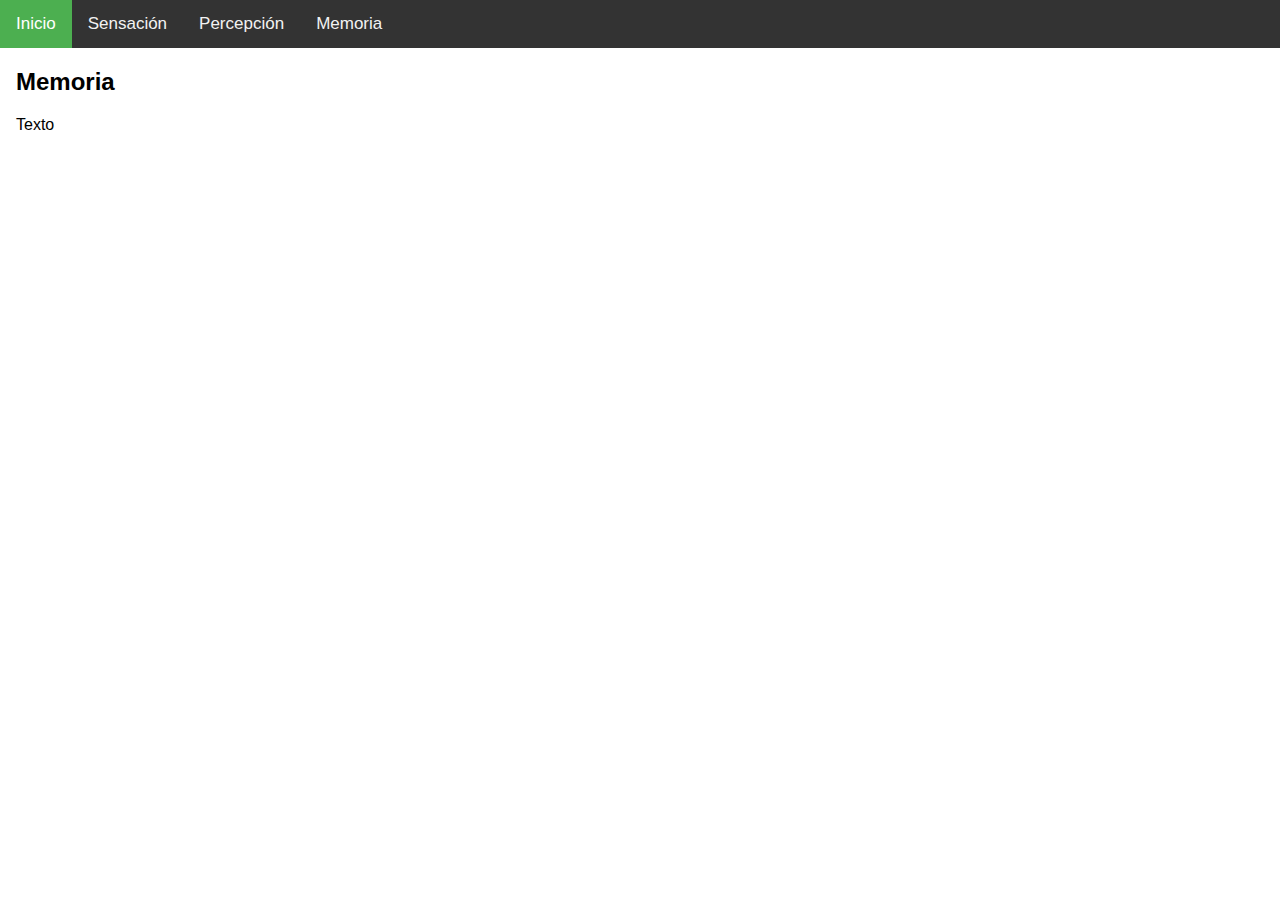
==== memoria.html @ bad1eeb0 "Titulos" ====
<!DOCTYPE html>
<html>
<head>
<meta name="viewport" content="width=device-width, initial-scale=1">
<link rel="stylesheet" href="https://cdnjs.cloudflare.com/ajax/libs/font-awesome/4.7.0/css/font-awesome.min.css">
<link rel="stylesheet" href="css/main.css">

</head>
<body>

<div class="topnav" id="myTopnav">
  <a href="index.html" class="active">Inicio</a>
  <a href="sensacion.html">Sensación</a>
  <a href="percepcion.html">Percepción</a>
  <a href="memoria.html">Memoria</a>
  <a href="javascript:void(0);" class="icon" onclick="myFunction()">
    <i class="fa fa-bars"></i>
  </a>
</div>

<div style="padding-left:16px">
  <h2>Memoria</h2>
  <p>Texto</p>
</div>

<script>
function myFunction() {
  var x = document.getElementById("myTopnav");
  if (x.className === "topnav") {
    x.className += " responsive";
  } else {
    x.className = "topnav";
  }
}
</script>

</body>
</html>
---- css/main.css ----
body {
  margin: 0;
  font-family: Arial, Helvetica, sans-serif;
}

.topnav {
  overflow: hidden;
  background-color: #333;
}

.topnav a {
  float: left;
  display: block;
  color: #f2f2f2;
  text-align: center;
  padding: 14px 16px;
  text-decoration: none;
  font-size: 17px;
}

.topnav a:hover {
  background-color: #ddd;
  color: black;
}

.topnav a.active {
  background-color: #4CAF50;
  color: white;
}

.topnav .icon {
  display: none;
}

@media screen and (max-width: 600px) {
  .topnav a:not(:first-child) {display: none;}
  .topnav a.icon {
    float: right;
    display: block;
  }
}

@media screen and (max-width: 600px) {
  .topnav.responsive {position: relative;}
  .topnav.responsive .icon {
    position: absolute;
    right: 0;
    top: 0;
  }
  .topnav.responsive a {
    float: none;
    display: block;
    text-align: left;
  }
}
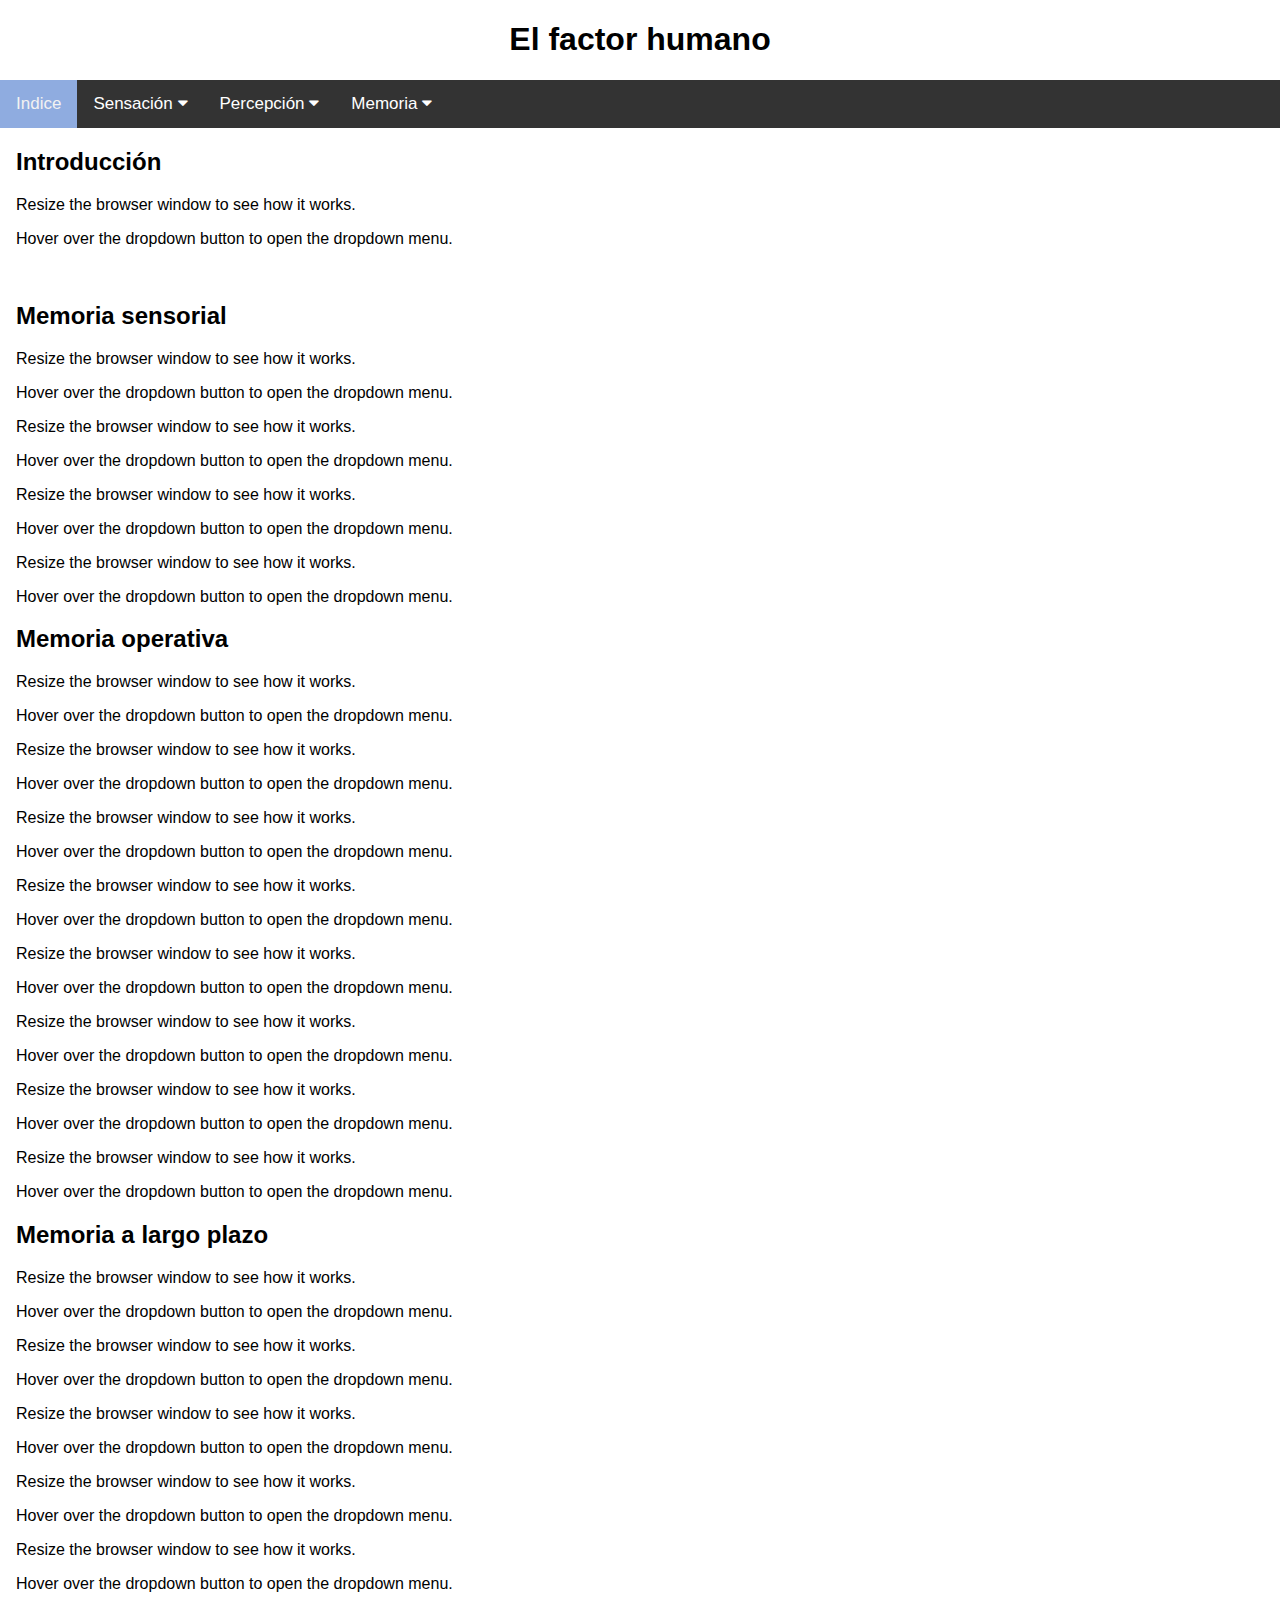
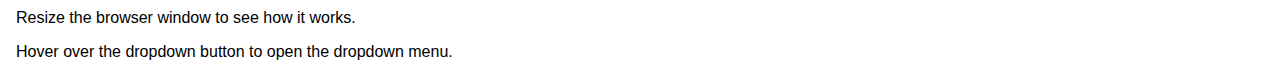
==== commit 89709212: "Cambios de clase" ====
--- a/memoria.html
+++ b/memoria.html
@@ -1,38 +1,142 @@
 <!DOCTYPE html>
 <html>
-<head>
-<meta name="viewport" content="width=device-width, initial-scale=1">
-<link rel="stylesheet" href="https://cdnjs.cloudflare.com/ajax/libs/font-awesome/4.7.0/css/font-awesome.min.css">
-<link rel="stylesheet" href="css/main.css">
+  <head>
+    <title>El factor humano</title>
+    <meta name="viewport" content="width=device-width, initial-scale=1" />
+    <link
+      rel="stylesheet"
+      href="https://cdnjs.cloudflare.com/ajax/libs/font-awesome/4.7.0/css/font-awesome.min.css"
+    />
+    <link rel="stylesheet" href="css/main.css" />
+  </head>
+  <body>
+    <header>
+      <h1 style="text-align: center;">El factor humano</h1>
+    </header>
+    <div class="topnav" id="myTopnav">
+      <a href="index.html" class="active">Indice</a>
+      <div class="dropdown">
+        <button onclick="navTo('sensacion.html')" class="dropbtn">
+          Sensación
+          <i class="fa fa-caret-down"></i>
+        </button>
+        <div class="dropdown-content">
+          <a href="/sensacion.html#visual">Sistema visual</a>
+          <a href="/sensacion.html#vr">Realidad virtual</a>
+          <a href="/sensacion.html#auditivo">Sistema auditivo</a>
+        </div>
+      </div>
+      <div class="dropdown">
+        <button onclick="navTo('percepcion.html')" class="dropbtn">
+          Percepción
+          <i class="fa fa-caret-down"></i>
+        </button>
+        <div class="dropdown-content">
+          <a href="/percepcion.html#profundidad">Profundidad</a>
+          <<a href="/percepcion.html#geones">Profundidad</a>
+          <a href="/percepcion.html#agrupacion">Agrupación</a>
+          <a href="/percepcion.html#affordances">Affordances</a>
+          <a href="/percepcion.html#iconos">Iconos</a>
+        </div>
+      </div>
+      <div class="dropdown">
+        <button onclick="navTo('memoria.html')" class="dropbtn">
+          Memoria
+          <i class="fa fa-caret-down"></i>
+        </button>
+        <div class="dropdown-content">
+          <a href="/memoria.html#sensorial">Sensorial</a>
+          <a href="/memoria.html#operativa">Operativa</a>
+          <a href="/memoria.html#largo">Largo plazo</a>
+        </div>
+      </div>
 
-</head>
-<body>
+      <a
+        href="javascript:void(0);"
+        style="font-size: 15px"
+        class="icon"
+        onclick="myFunction()"
+        >&#9776;</a
+      >
+    </div>
 
-<div class="topnav" id="myTopnav">
-  <a href="index.html" class="active">Inicio</a>
-  <a href="sensacion.html">Sensación</a>
-  <a href="percepcion.html">Percepción</a>
-  <a href="memoria.html">Memoria</a>
-  <a href="javascript:void(0);" class="icon" onclick="myFunction()">
-    <i class="fa fa-bars"></i>
-  </a>
-</div>
+    <main>
+      <div style="padding-left: 16px" id="intro">
+        <h2>Introducción</h2>
+        <p>Resize the browser window to see how it works.</p>
+        <p>Hover over the dropdown button to open the dropdown menu.</p>
+      </div>
 
-<div style="padding-left:16px">
-  <h2>Memoria</h2>
-  <p>Texto</p>
-</div>
+      <img />
 
-<script>
-function myFunction() {
-  var x = document.getElementById("myTopnav");
-  if (x.className === "topnav") {
-    x.className += " responsive";
-  } else {
-    x.className = "topnav";
-  }
-}
-</script>
+      <div style="padding-left: 16px" id="sensorial">
+        <h2>Memoria sensorial</h2>
+        <p>Resize the browser window to see how it works.</p>
+        <p>Hover over the dropdown button to open the dropdown menu.</p>
+        <p>Resize the browser window to see how it works.</p>
+        <p>Hover over the dropdown button to open the dropdown menu.</p>
+        <p>Resize the browser window to see how it works.</p>
+        <p>Hover over the dropdown button to open the dropdown menu.</p>
+        <p>Resize the browser window to see how it works.</p>
+        <p>Hover over the dropdown button to open the dropdown menu.</p>
+      </div>
 
-</body>
+      <div style="padding-left: 16px" id="operativa">
+        <h2>Memoria operativa</h2>
+        <p>Resize the browser window to see how it works.</p>
+        <p>Hover over the dropdown button to open the dropdown menu.</p>
+        <p>Resize the browser window to see how it works.</p>
+        <p>Hover over the dropdown button to open the dropdown menu.</p>
+        <p>Resize the browser window to see how it works.</p>
+        <p>Hover over the dropdown button to open the dropdown menu.</p>
+        <p>Resize the browser window to see how it works.</p>
+        <p>Hover over the dropdown button to open the dropdown menu.</p>
+        <p>Resize the browser window to see how it works.</p>
+        <p>Hover over the dropdown button to open the dropdown menu.</p>
+        <p>Resize the browser window to see how it works.</p>
+        <p>Hover over the dropdown button to open the dropdown menu.</p>
+        <p>Resize the browser window to see how it works.</p>
+        <p>Hover over the dropdown button to open the dropdown menu.</p>
+        <p>Resize the browser window to see how it works.</p>
+        <p>Hover over the dropdown button to open the dropdown menu.</p>
+      </div>
+
+      <div style="padding-left: 16px" id="largo">
+        <h2>Memoria a largo plazo</h2>
+        <p>Resize the browser window to see how it works.</p>
+        <p>Hover over the dropdown button to open the dropdown menu.</p>
+        <p>Resize the browser window to see how it works.</p>
+        <p>Hover over the dropdown button to open the dropdown menu.</p>
+        <p>Resize the browser window to see how it works.</p>
+        <p>Hover over the dropdown button to open the dropdown menu.</p>
+        <p>Resize the browser window to see how it works.</p>
+        <p>Hover over the dropdown button to open the dropdown menu.</p>
+        <p>Resize the browser window to see how it works.</p>
+        <p>Hover over the dropdown button to open the dropdown menu.</p>
+        <p>Resize the browser window to see how it works.</p>
+        <p>Hover over the dropdown button to open the dropdown menu.</p>
+      </div>
+    </main>
+
+    <script>
+      function myFunction() {
+        var x = document.getElementById("myTopnav");
+        if (x.className === "topnav") {
+          x.className += " responsive";
+        } else {
+          x.className = "topnav";
+        }
+      }
+
+      function navTo (url) {
+        //Si estamos en versión movil
+        if (!navigator.userAgent.includes('Android') &&
+              !navigator.userAgent.includes('iPhone') &&
+              !navigator.userAgent.includes('iPad')) {
+            //No hace nada
+            window.location.href = url;
+        }
+      }
+    </script>
+  </body>
 </html>
--- a/css/main.css
+++ b/css/main.css
@@ -1,7 +1,5 @@
-body {
-  margin: 0;
-  font-family: Arial, Helvetica, sans-serif;
-}
+
+body {margin:0;font-family:Arial}
 
 .topnav {
   overflow: hidden;
@@ -18,13 +16,8 @@
   font-size: 17px;
 }
 
-.topnav a:hover {
-  background-color: #ddd;
-  color: black;
-}
-
-.topnav a.active {
-  background-color: #4CAF50;
+.active {
+  background-color: rgba(158, 191, 252, 0.863);
   color: white;
 }
 
@@ -32,8 +25,58 @@
   display: none;
 }
 
+.dropdown {
+  float: left;
+  overflow: hidden;
+}
+
+.dropdown .dropbtn {
+  font-size: 17px;    
+  border: none;
+  outline: none;
+  color: white;
+  padding: 14px 16px;
+  background-color: inherit;
+  font-family: inherit;
+  margin: 0;
+}
+
+.dropdown-content {
+  display: none;
+  position: absolute;
+  background-color: #f9f9f9;
+  min-width: 160px;
+  box-shadow: 0px 8px 16px 0px rgba(0,0,0,0.2);
+  z-index: 1;
+}
+
+.dropdown-content a {
+  float: none;
+  color: black;
+  padding: 12px 16px;
+  text-decoration: none;
+  display: block;
+  text-align: left;
+}
+
+.topnav a:hover, .dropdown:hover .dropbtn {
+  background-color: #555;
+  color: white;
+}
+
+.dropdown-content a:hover {
+  background-color: #ddd;
+  color: black;
+}
+
+.dropdown:hover .dropdown-content {
+  display: block;
+}
+
 @media screen and (max-width: 600px) {
-  .topnav a:not(:first-child) {display: none;}
+  .topnav a:not(:first-child), .dropdown .dropbtn {
+    display: none;
+  }
   .topnav a.icon {
     float: right;
     display: block;
@@ -52,4 +95,11 @@
     display: block;
     text-align: left;
   }
-}+  .topnav.responsive .dropdown {float: none;}
+  .topnav.responsive .dropdown-content {position: relative;}
+  .topnav.responsive .dropdown .dropbtn {
+    display: block;
+    width: 100%;
+    text-align: left;
+  }
+}
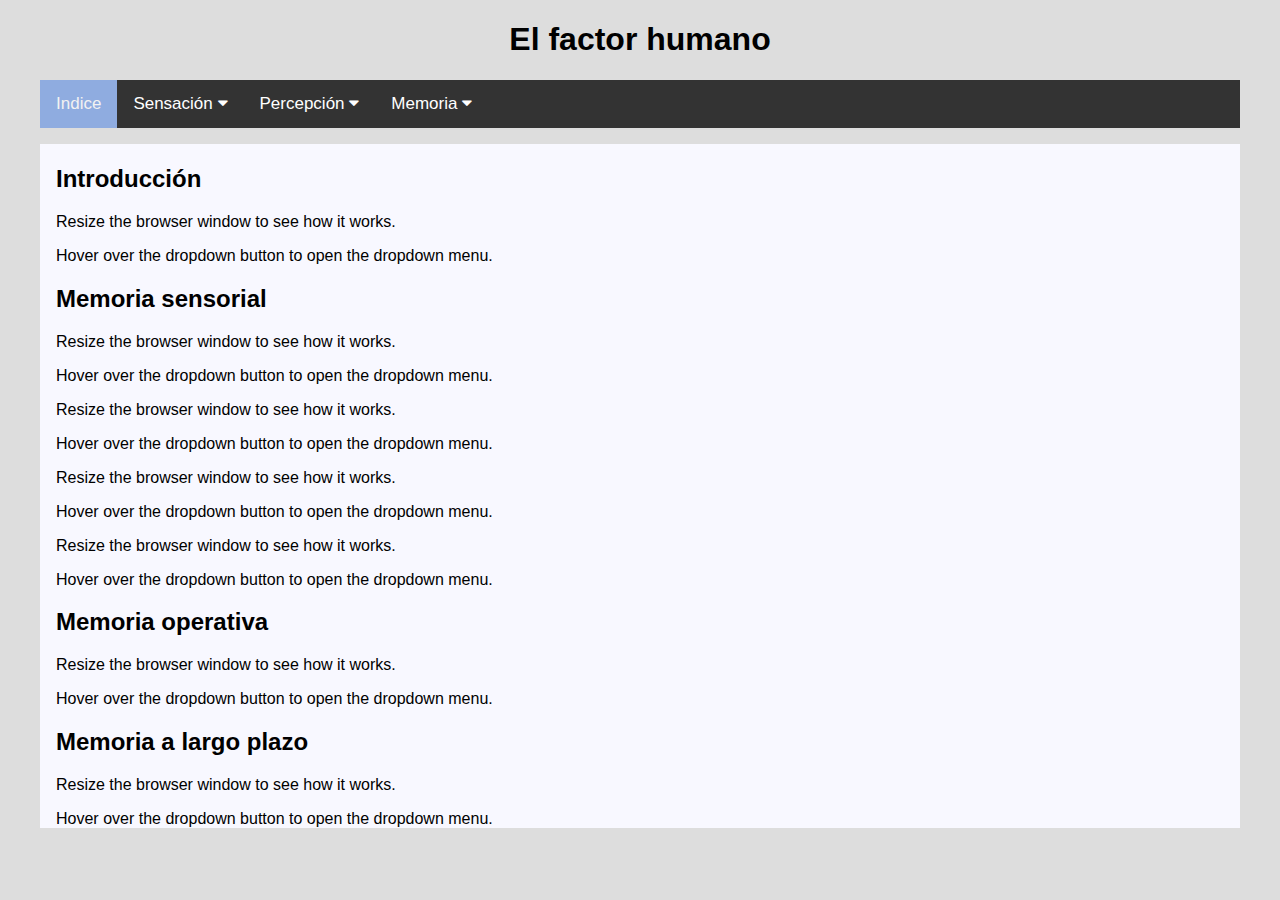
==== commit 289d2b73: "Cambio de estilo" ====
--- a/memoria.html
+++ b/memoria.html
@@ -1,75 +1,68 @@
 <!DOCTYPE html>
 <html>
-  <head>
-    <title>El factor humano</title>
-    <meta name="viewport" content="width=device-width, initial-scale=1" />
-    <link
-      rel="stylesheet"
-      href="https://cdnjs.cloudflare.com/ajax/libs/font-awesome/4.7.0/css/font-awesome.min.css"
-    />
-    <link rel="stylesheet" href="css/main.css" />
-  </head>
-  <body>
-    <header>
-      <h1 style="text-align: center;">El factor humano</h1>
-    </header>
-    <div class="topnav" id="myTopnav">
-      <a href="index.html" class="active">Indice</a>
-      <div class="dropdown">
-        <button onclick="navTo('sensacion.html')" class="dropbtn">
-          Sensación
-          <i class="fa fa-caret-down"></i>
-        </button>
-        <div class="dropdown-content">
-          <a href="/sensacion.html#visual">Sistema visual</a>
-          <a href="/sensacion.html#vr">Realidad virtual</a>
-          <a href="/sensacion.html#auditivo">Sistema auditivo</a>
-        </div>
+
+<head>
+  <title>El factor humano</title>
+  <meta name="viewport" content="width=device-width, initial-scale=1" />
+  <link rel="stylesheet" href="https://cdnjs.cloudflare.com/ajax/libs/font-awesome/4.7.0/css/font-awesome.min.css" />
+  <link rel="stylesheet" href="css/main.css" />
+  <link rel="stylesheet" href="css/memoria.css" />
+
+</head>
+
+<body>
+  <header>
+    <h1 style="text-align: center;">El factor humano</h1>
+  </header>
+  <div class="topnav" id="myTopnav">
+    <a href="index.html" class="active">Indice</a>
+    <div class="dropdown">
+      <button onclick="navTo('sensacion.html')" class="dropbtn">
+        Sensación
+        <i class="fa fa-caret-down"></i>
+      </button>
+      <div class="dropdown-content">
+        <a href="sensacion.html#visual">Sistema visual</a>
+        <a href="sensacion.html#vr">Realidad virtual</a>
+        <a href="sensacion.html#auditivo">Sistema auditivo</a>
       </div>
-      <div class="dropdown">
-        <button onclick="navTo('percepcion.html')" class="dropbtn">
-          Percepción
-          <i class="fa fa-caret-down"></i>
-        </button>
-        <div class="dropdown-content">
-          <a href="/percepcion.html#profundidad">Profundidad</a>
-          <<a href="/percepcion.html#geones">Profundidad</a>
-          <a href="/percepcion.html#agrupacion">Agrupación</a>
-          <a href="/percepcion.html#affordances">Affordances</a>
-          <a href="/percepcion.html#iconos">Iconos</a>
-        </div>
+    </div>
+    <div class="dropdown">
+      <button onclick="navTo('percepcion.html')" class="dropbtn">
+        Percepción
+        <i class="fa fa-caret-down"></i>
+      </button>
+      <div class="dropdown-content">
+        <a href="percepcion.html#profundidad">Profundidad</a>
+        <a href="percepcion.html#geones">Geones</a>
+        <a href="percepcion.html#agrupacion">Agrupación</a>
+        <a href="percepcion.html#affordances">Affordances</a>
+        <a href="percepcion.html#iconos">Iconos</a>
       </div>
-      <div class="dropdown">
-        <button onclick="navTo('memoria.html')" class="dropbtn">
-          Memoria
-          <i class="fa fa-caret-down"></i>
-        </button>
-        <div class="dropdown-content">
-          <a href="/memoria.html#sensorial">Sensorial</a>
-          <a href="/memoria.html#operativa">Operativa</a>
-          <a href="/memoria.html#largo">Largo plazo</a>
-        </div>
+    </div>
+    <div class="dropdown">
+      <button onclick="navTo('memoria.html')" class="dropbtn">
+        Memoria
+        <i class="fa fa-caret-down"></i>
+      </button>
+      <div class="dropdown-content">
+        <a href="memoria.html#sensorial">Sensorial</a>
+        <a href="memoria.html#operativa">Operativa</a>
+        <a href="memoria.html#largo">Largo plazo</a>
       </div>
-
-      <a
-        href="javascript:void(0);"
-        style="font-size: 15px"
-        class="icon"
-        onclick="myFunction()"
-        >&#9776;</a
-      >
     </div>
 
-    <main>
-      <div style="padding-left: 16px" id="intro">
-        <h2>Introducción</h2>
-        <p>Resize the browser window to see how it works.</p>
-        <p>Hover over the dropdown button to open the dropdown menu.</p>
-      </div>
+    <a href="javascript:void(0);" style="font-size: 15px" class="icon" onclick="myFunction()">&#9776;</a>
+  </div>
 
-      <img />
+  <div class="contenido">
+    <div style="padding-left: 16px">
 
-      <div style="padding-left: 16px" id="sensorial">
+      <h2>Introducción</h2>
+      <p>Resize the browser window to see how it works.</p>
+      <p>Hover over the dropdown button to open the dropdown menu.</p>
+
+      <div class="row" id="sensorial">
         <h2>Memoria sensorial</h2>
         <p>Resize the browser window to see how it works.</p>
         <p>Hover over the dropdown button to open the dropdown menu.</p>
@@ -81,62 +74,40 @@
         <p>Hover over the dropdown button to open the dropdown menu.</p>
       </div>
 
-      <div style="padding-left: 16px" id="operativa">
+      <div class="row" id="operativa">
         <h2>Memoria operativa</h2>
-        <p>Resize the browser window to see how it works.</p>
-        <p>Hover over the dropdown button to open the dropdown menu.</p>
-        <p>Resize the browser window to see how it works.</p>
-        <p>Hover over the dropdown button to open the dropdown menu.</p>
-        <p>Resize the browser window to see how it works.</p>
-        <p>Hover over the dropdown button to open the dropdown menu.</p>
-        <p>Resize the browser window to see how it works.</p>
-        <p>Hover over the dropdown button to open the dropdown menu.</p>
-        <p>Resize the browser window to see how it works.</p>
-        <p>Hover over the dropdown button to open the dropdown menu.</p>
-        <p>Resize the browser window to see how it works.</p>
-        <p>Hover over the dropdown button to open the dropdown menu.</p>
-        <p>Resize the browser window to see how it works.</p>
-        <p>Hover over the dropdown button to open the dropdown menu.</p>
         <p>Resize the browser window to see how it works.</p>
         <p>Hover over the dropdown button to open the dropdown menu.</p>
       </div>
 
-      <div style="padding-left: 16px" id="largo">
+      <div class="row" id="largo">
         <h2>Memoria a largo plazo</h2>
         <p>Resize the browser window to see how it works.</p>
         <p>Hover over the dropdown button to open the dropdown menu.</p>
-        <p>Resize the browser window to see how it works.</p>
-        <p>Hover over the dropdown button to open the dropdown menu.</p>
-        <p>Resize the browser window to see how it works.</p>
-        <p>Hover over the dropdown button to open the dropdown menu.</p>
-        <p>Resize the browser window to see how it works.</p>
-        <p>Hover over the dropdown button to open the dropdown menu.</p>
-        <p>Resize the browser window to see how it works.</p>
-        <p>Hover over the dropdown button to open the dropdown menu.</p>
-        <p>Resize the browser window to see how it works.</p>
-        <p>Hover over the dropdown button to open the dropdown menu.</p>
       </div>
-    </main>
+    </div>
+  </div>
 
-    <script>
-      function myFunction() {
-        var x = document.getElementById("myTopnav");
-        if (x.className === "topnav") {
-          x.className += " responsive";
-        } else {
-          x.className = "topnav";
-        }
+  <script>
+    function myFunction() {
+      var x = document.getElementById("myTopnav");
+      if (x.className === "topnav") {
+        x.className += " responsive";
+      } else {
+        x.className = "topnav";
       }
+    }
 
-      function navTo (url) {
-        //Si estamos en versión movil
-        if (!navigator.userAgent.includes('Android') &&
-              !navigator.userAgent.includes('iPhone') &&
-              !navigator.userAgent.includes('iPad')) {
-            //No hace nada
-            window.location.href = url;
-        }
+    function navTo(url) {
+      //Si estamos en versión movil
+      if (!navigator.userAgent.includes('Android') &&
+        !navigator.userAgent.includes('iPhone') &&
+        !navigator.userAgent.includes('iPad')) {
+        //No hace nada
+        window.location.href = url;
       }
-    </script>
-  </body>
-</html>
+    }
+  </script>
+</body>
+
+</html>--- a/css/main.css
+++ b/css/main.css
@@ -1,9 +1,23 @@
 
-body {margin:0;font-family:Arial}
+body {
+  margin:0;
+  font-family:Arial;
+  background-color: #ddd;
+}
+
+.contenido {
+  padding-top: 1px;
+  margin-top: 16px;
+  margin-left: 40px;
+  margin-right: 40px;
+  background-color:ghostwhite;
+}
 
 .topnav {
   overflow: hidden;
   background-color: #333;
+  margin-left: 40px;
+  margin-right: 40px;
 }
 
 .topnav a {
@@ -84,6 +98,10 @@
 }
 
 @media screen and (max-width: 600px) {
+  .contenido{
+    margin: 0;
+  }
+  .topnav {margin: 0;}
   .topnav.responsive {position: relative;}
   .topnav.responsive .icon {
     position: absolute;
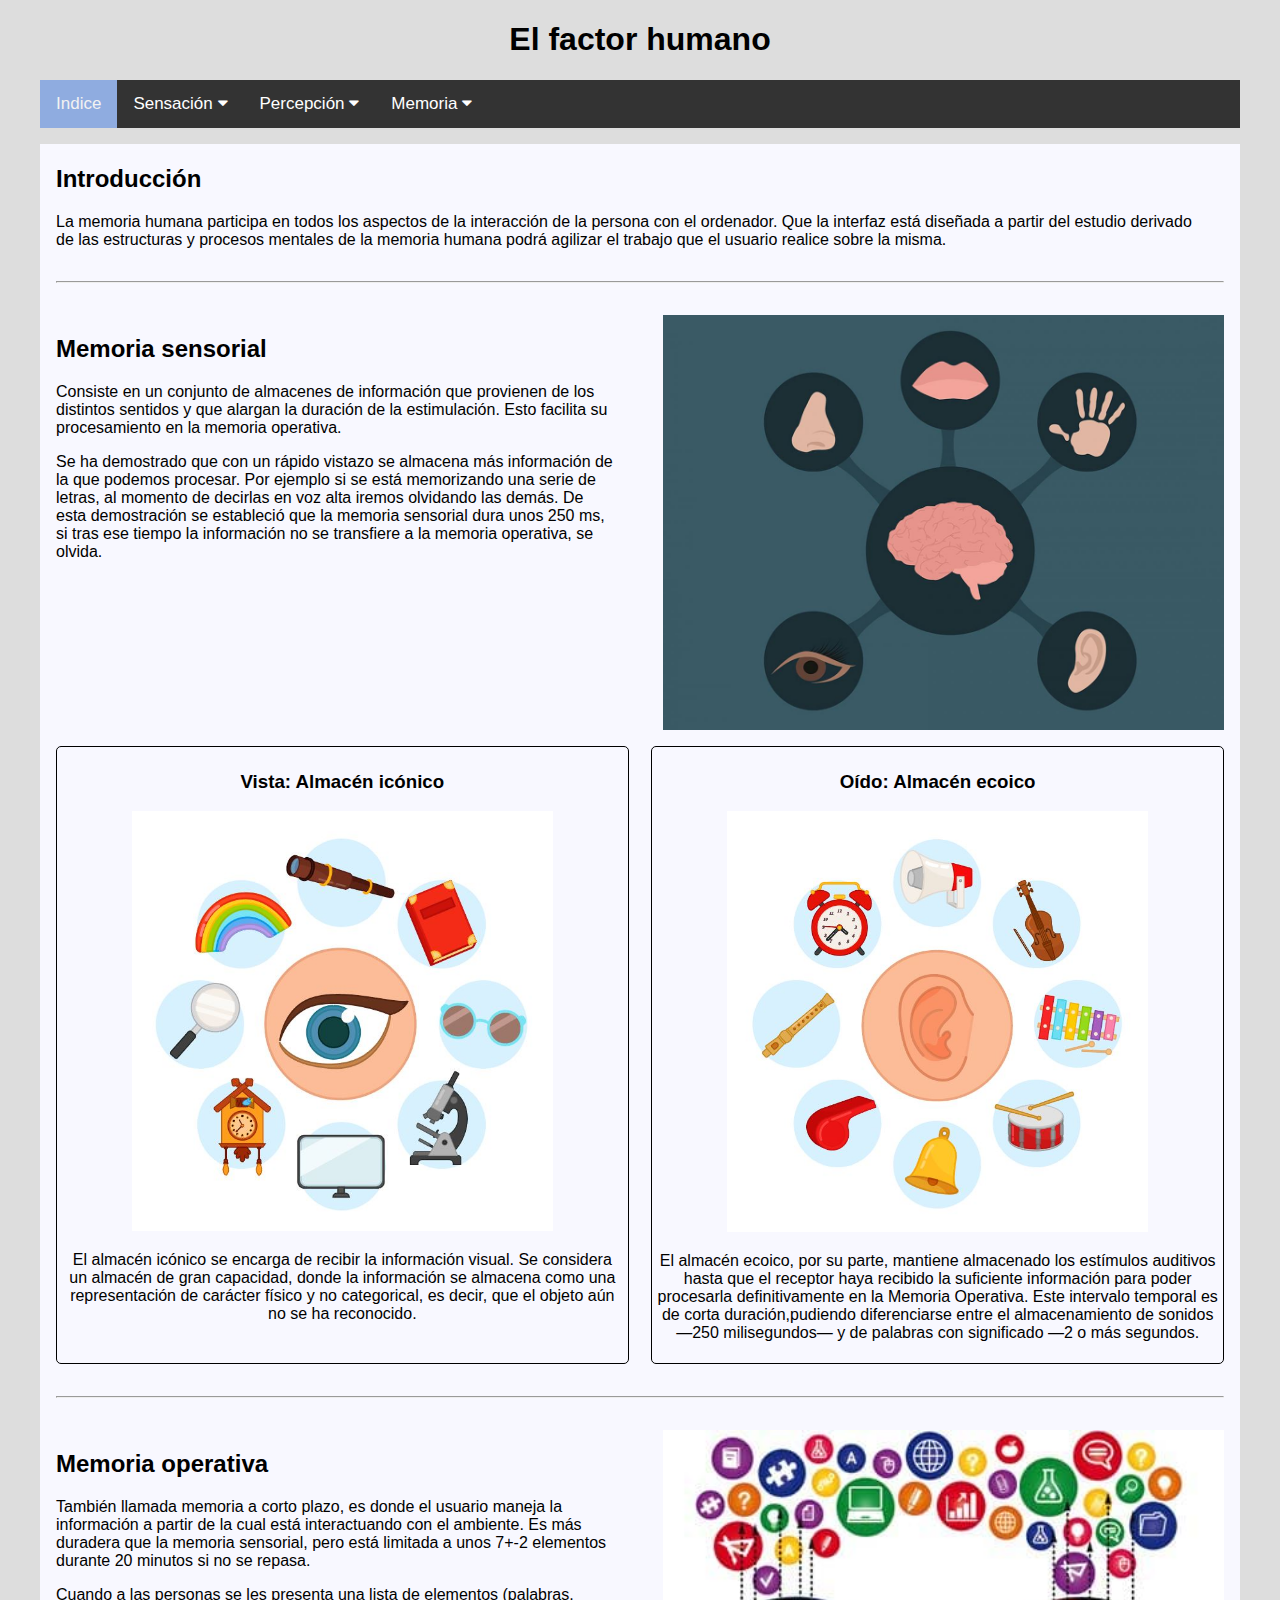
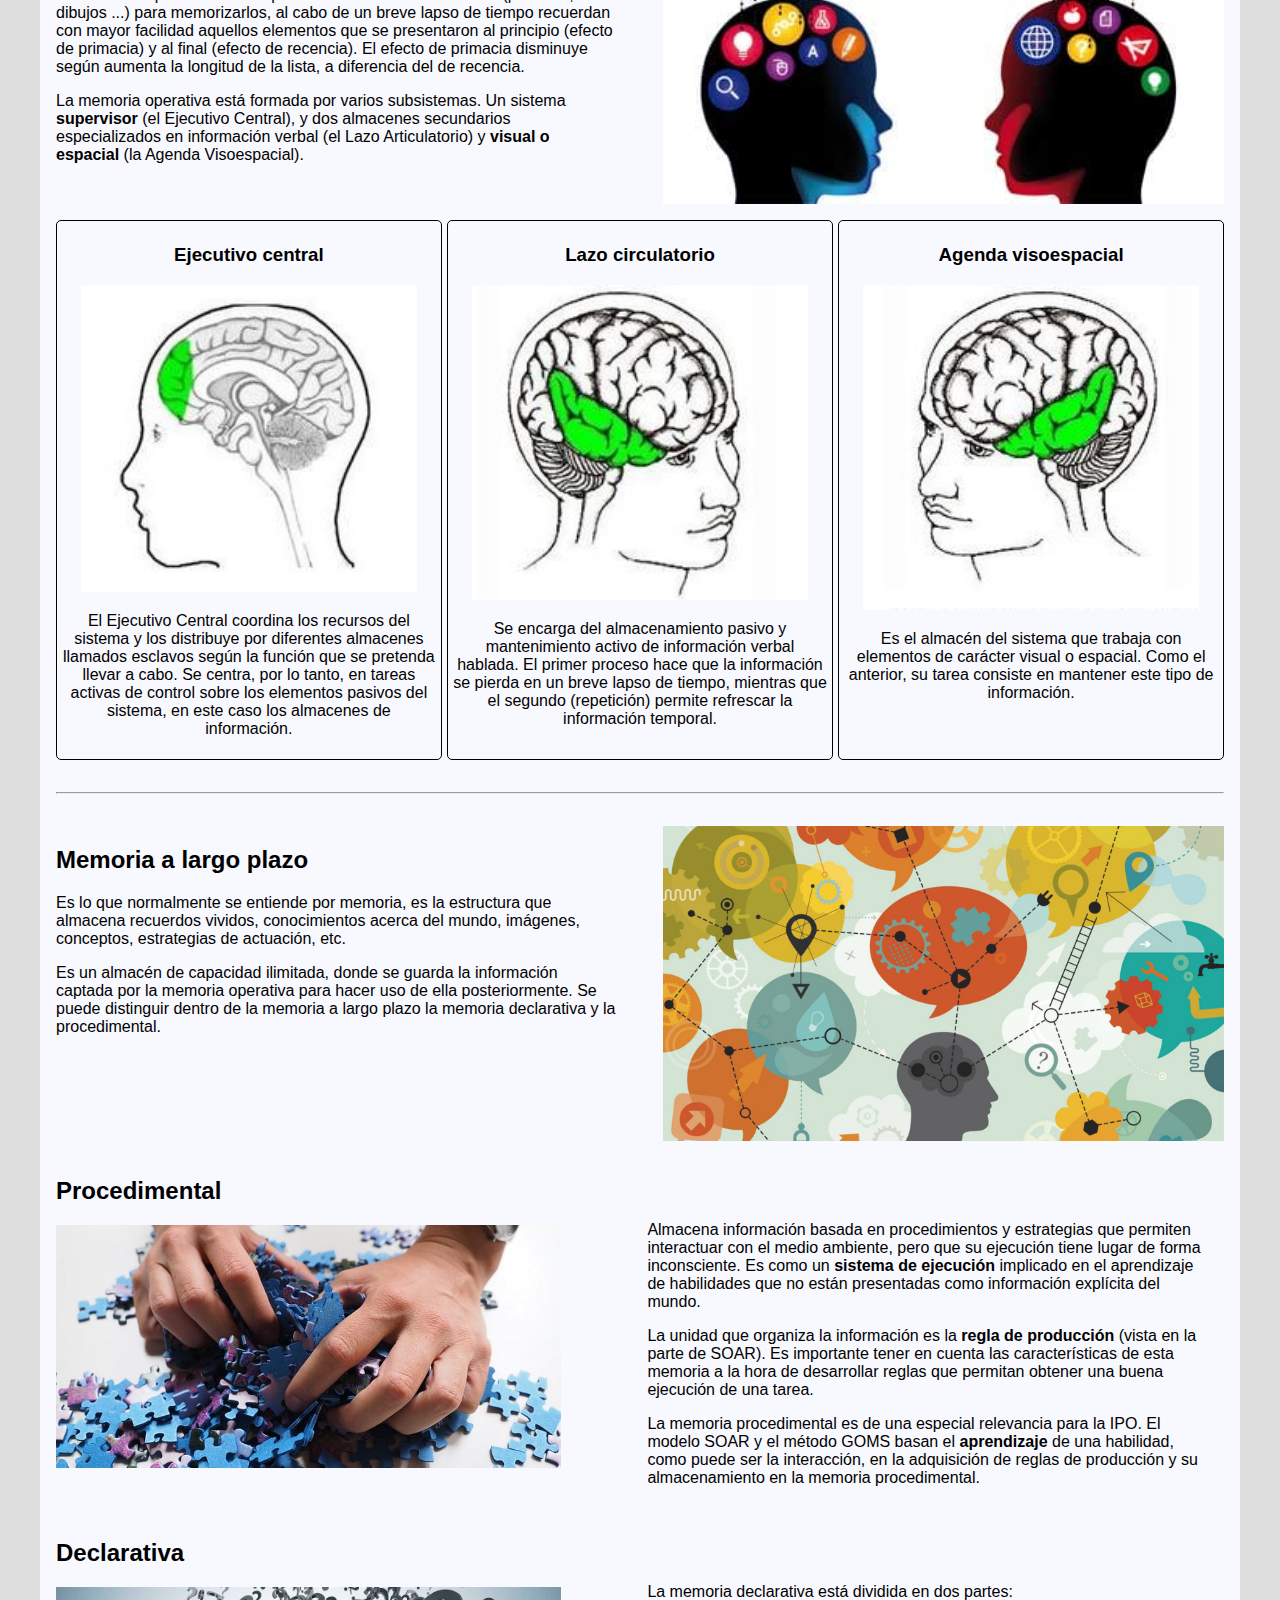
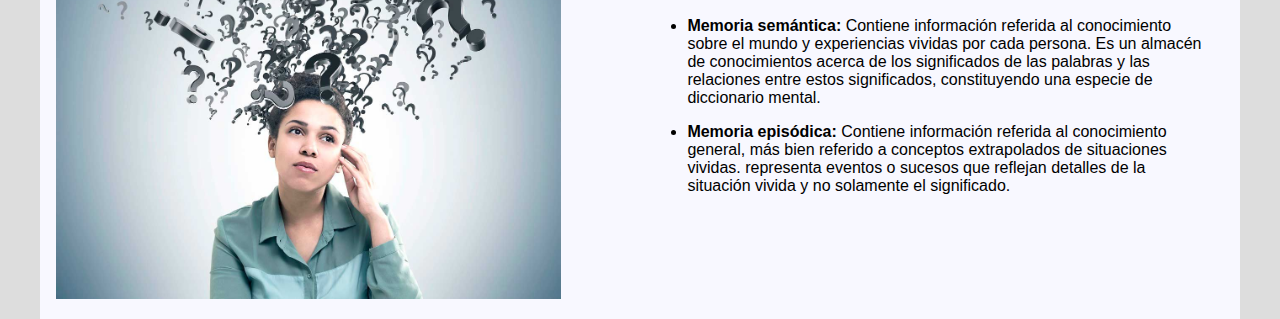
==== commit 5f50868a: "Contenido Memoria" ====
--- a/memoria.html
+++ b/memoria.html
@@ -59,31 +59,180 @@
     <div style="padding-left: 16px">
 
       <h2>Introducción</h2>
-      <p>Resize the browser window to see how it works.</p>
-      <p>Hover over the dropdown button to open the dropdown menu.</p>
+      <p style="margin-right: 16px;">
+        La memoria humana participa en todos los aspectos de la interacción de la persona con el
+        ordenador. Que la interfaz está diseñada a partir del estudio derivado de las estructuras y
+        procesos mentales de la memoria humana podrá agilizar el trabajo que el usuario realice
+        sobre la misma.
+      </p>
+
+      <hr/>
 
       <div class="row" id="sensorial">
-        <h2>Memoria sensorial</h2>
-        <p>Resize the browser window to see how it works.</p>
-        <p>Hover over the dropdown button to open the dropdown menu.</p>
-        <p>Resize the browser window to see how it works.</p>
-        <p>Hover over the dropdown button to open the dropdown menu.</p>
-        <p>Resize the browser window to see how it works.</p>
-        <p>Hover over the dropdown button to open the dropdown menu.</p>
-        <p>Resize the browser window to see how it works.</p>
-        <p>Hover over the dropdown button to open the dropdown menu.</p>
-      </div>
+        <div class="texto">
+          <h2>Memoria sensorial</h2>
+          <p>
+            Consiste en un conjunto de almacenes de información que provienen de los distintos
+            sentidos y que alargan la duración de la estimulación. Esto facilita su procesamiento en la
+            memoria operativa.
+          </p>
+          <p>
+            Se ha demostrado que con un rápido vistazo se almacena más información de la que 
+            podemos procesar. Por ejemplo si se está memorizando una serie de letras, al momento de 
+            decirlas en voz alta iremos olvidando las demás. De esta demostración se estableció que la 
+            memoria sensorial dura unos 250 ms, si tras ese tiempo la información no se transfiere a la 
+            memoria operativa, se olvida.
+          </p>
+        </div>
+        <img src="img/memoria/sensorial.jpg" />
+      </div>
+
+      <div class="row" id="tipos_sensorial">
+        <article>
+          <h3>Vista: Almacén icónico</h3>
+          <img src="img/memoria/vista.jpg"/>
+          <p>
+            El almacén icónico se encarga de recibir la información visual. Se 
+            considera un almacén de gran capacidad, donde la información se almacena como una 
+            representación de carácter físico y no categorical, es decir, que el objeto aún no se ha 
+            reconocido.
+          </p>
+        </article>
+        <article>
+          <h3>Oído: Almacén ecoico</h3>
+          <img src="img/memoria/oido.jpg" />
+          <p>
+            El almacén ecoico, por su parte, mantiene almacenado los estímulos auditivos hasta
+            que el receptor haya recibido la suficiente información para poder procesarla definitivamente
+            en la Memoria Operativa. Este intervalo temporal es de corta duración,pudiendo diferenciarse 
+            entre el almacenamiento de sonidos —250 milisegundos— y de palabras con significado —2 o 
+            más segundos.
+          </p>
+        </article>
+      </div>
+
+      <hr/>
 
       <div class="row" id="operativa">
-        <h2>Memoria operativa</h2>
-        <p>Resize the browser window to see how it works.</p>
-        <p>Hover over the dropdown button to open the dropdown menu.</p>
-      </div>
+        <div class="texto">
+          <h2>Memoria operativa</h2>
+          <p>
+            También llamada memoria a corto plazo, es donde el usuario maneja la información a partir
+            de la cual está interactuando con el ambiente. Es más duradera que la memoria sensorial,
+            pero está limitada a unos 7+-2 elementos durante 20 minutos si no se repasa.
+          </p>
+          <p>
+            Cuando a las personas se les presenta una lista de elementos (palabras, dibujos ...) para
+            memorizarlos, al cabo de un breve lapso de tiempo recuerdan con mayor facilidad aquellos
+            elementos que se presentaron al principio (efecto de primacia) y al final (efecto de recencia).
+            El efecto de primacia disminuye según aumenta la longitud de la lista, a diferencia del de recencia.
+          </p>
+          <p>
+            La memoria operativa está formada por varios subsistemas. Un sistema
+            <strong>supervisor</strong> (el Ejecutivo Central), y dos almacenes secundarios especializados en
+            información verbal (el Lazo Articulatorio) y <strong>visual o espacial</strong>  (la Agenda Visoespacial).
+
+          </p>
+        </div>
+        <img src="img/memoria/operativa.jpg" />
+      </div>
+
+      <div class="row" id="tipos_operativa">
+        <article>
+          <h3>Ejecutivo central</h3>
+          <img src="img/memoria/ejecutivo.jpg" />
+          <p>
+            El Ejecutivo Central coordina los recursos del sistema y los distribuye por diferentes
+            almacenes llamados esclavos según la función que se pretenda llevar a cabo. Se
+            centra, por lo tanto, en tareas activas de control sobre los elementos pasivos del
+            sistema, en este caso los almacenes de información.
+          </p>
+        </article>
+        <article>
+          <h3>Lazo circulatorio</h3>
+          <img src="img/memoria/lazo.jpg" />
+          <p>
+            Se encarga del almacenamiento pasivo y mantenimiento activo de información verbal 
+            hablada. El primer  proceso hace que la información se pierda en un breve lapso de 
+            tiempo, mientras que el segundo (repetición) permite refrescar la información temporal.
+          </p>
+        </article>
+        <article>
+          <h3>Agenda visoespacial</h3>
+          <img src="img/memoria/visoespacial.jpg" />
+          <p>
+            Es el almacén del sistema que trabaja con elementos de carácter visual o espacial. Como 
+            el anterior, su tarea consiste en mantener este tipo de información.
+          </p>
+        </article>
+      </div>
+
+      <hr/>
 
       <div class="row" id="largo">
-        <h2>Memoria a largo plazo</h2>
-        <p>Resize the browser window to see how it works.</p>
-        <p>Hover over the dropdown button to open the dropdown menu.</p>
+        <div class="texto">
+          <h2>Memoria a largo plazo</h2>
+          <p>
+            Es lo que normalmente se entiende por memoria, es la estructura que almacena recuerdos
+            vividos, conocimientos acerca del mundo, imágenes, conceptos, estrategias de actuación,
+            etc.
+          </p>
+          <p>
+            Es un almacén de capacidad ilimitada, donde se guarda la información captada por la
+            memoria operativa para hacer uso de ella posteriormente. Se puede distinguir dentro
+            de la memoria a largo plazo la memoria declarativa y la procedimental.
+          </p>
+        </div>
+        <img src="img/memoria/largo.jpg" />
+      </div>
+
+      <div class="row">
+        <div class="tipoLargo">
+          <h2>Procedimental</h2>
+          <img src="img/memoria/procedimental.jpg" />
+        </div>
+        <div class="texto" style="margin-top: 48px;">
+          <p>
+            Almacena información basada en procedimientos y estrategias que permiten interactuar con
+            el medio ambiente, pero que su ejecución tiene lugar de forma inconsciente. Es como un
+            <strong>sistema de ejecución</strong> implicado en el aprendizaje de habilidades que no están presentadas
+            como información explícita del mundo.
+          </p>
+          <p>
+            La unidad que organiza la información es la <strong>regla de producción</strong> (vista en la parte de
+            SOAR). Es importante tener en cuenta las características de esta memoria a la hora de
+            desarrollar reglas que permitan obtener una buena ejecución de una tarea.
+          </p>
+          <p>
+            La memoria procedimental es de una especial relevancia para la IPO. El modelo SOAR y el
+            método GOMS basan el <strong>aprendizaje</strong> de una habilidad, como puede ser la interacción, en la
+            adquisición de reglas de producción y su almacenamiento en la memoria procedimental.
+          </p>
+        </div>
+      </div>
+
+      <div class="row">
+        <div class="tipoLargo">
+          <h2>Declarativa</h2>
+          <img src="img/memoria/declarativa.jpg" />
+        </div>
+        <div class="texto" style="margin-top: 48px;">
+          <p>La memoria declarativa está dividida en dos partes:</p>
+          <ul>
+            <li>
+              <p><strong>Memoria semántica: </strong>Contiene información referida al conocimiento sobre el mundo
+                y experiencias vividas por cada persona. Es un almacén de conocimientos acerca de
+                los significados de las palabras y las relaciones entre estos significados,
+                constituyendo una especie de diccionario mental.</p>
+            </li>
+            <li>
+              <p><strong>Memoria episódica: </strong>Contiene información referida al conocimiento general, más
+                bien referido a conceptos extrapolados de situaciones vividas. representa eventos o
+                sucesos que reflejan detalles de la situación vivida y no solamente el significado.
+              </p>
+            </li>
+          </ul>
+        </div>
       </div>
     </div>
   </div>
--- a/css/main.css
+++ b/css/main.css
@@ -7,6 +7,8 @@
 
 .contenido {
   padding-top: 1px;
+  padding-bottom: 16px;
+  padding-right: 16px;
   margin-top: 16px;
   margin-left: 40px;
   margin-right: 40px;
--- a/css/memoria.css
+++ b/css/memoria.css
@@ -0,0 +1,78 @@
+hr{
+    color: black; 
+    background-color: black; 
+    margin-top: 32px;
+    margin-bottom: 32px;
+}
+
+.row {
+    display: flex;
+    justify-content: space-between;
+    margin-top: 16px;
+
+}
+
+.texto{
+    width: 48%;
+    margin-right: 16px;
+}
+
+#sensorial img,#operativa img,#largo img{
+    width: 48%;
+}
+#tipos_sensorial img{
+    width: 75%;
+}
+
+article{
+    text-align: center;
+    border: 1px solid;
+    border-radius: 5px;
+    padding: 5px;
+}
+article img{
+    width: 90%;
+}
+
+#tipos_sensorial article{
+    width: 48%;
+}
+
+#tipos_operativa article{
+    width: 32%;
+}
+
+.tipoLargo{
+    width: 48%;
+    margin-right: 16px;
+}
+
+.tipoLargo img{
+    width: 90%;
+}
+
+@media screen and (max-width: 600px) {
+    .row{
+        flex-direction: column;
+    }
+
+    .texto{
+        width: 90%;
+    }
+    
+    #sensorial img,#operativa img,#largo img{
+        width: 90%;
+    }
+    
+    #tipos_sensorial article{
+        width: 90%;
+    }
+    
+    #tipos_operativa article{
+        width: 90%;
+    }
+    
+    .tipoLargo{
+        width: 90%;
+    }
+}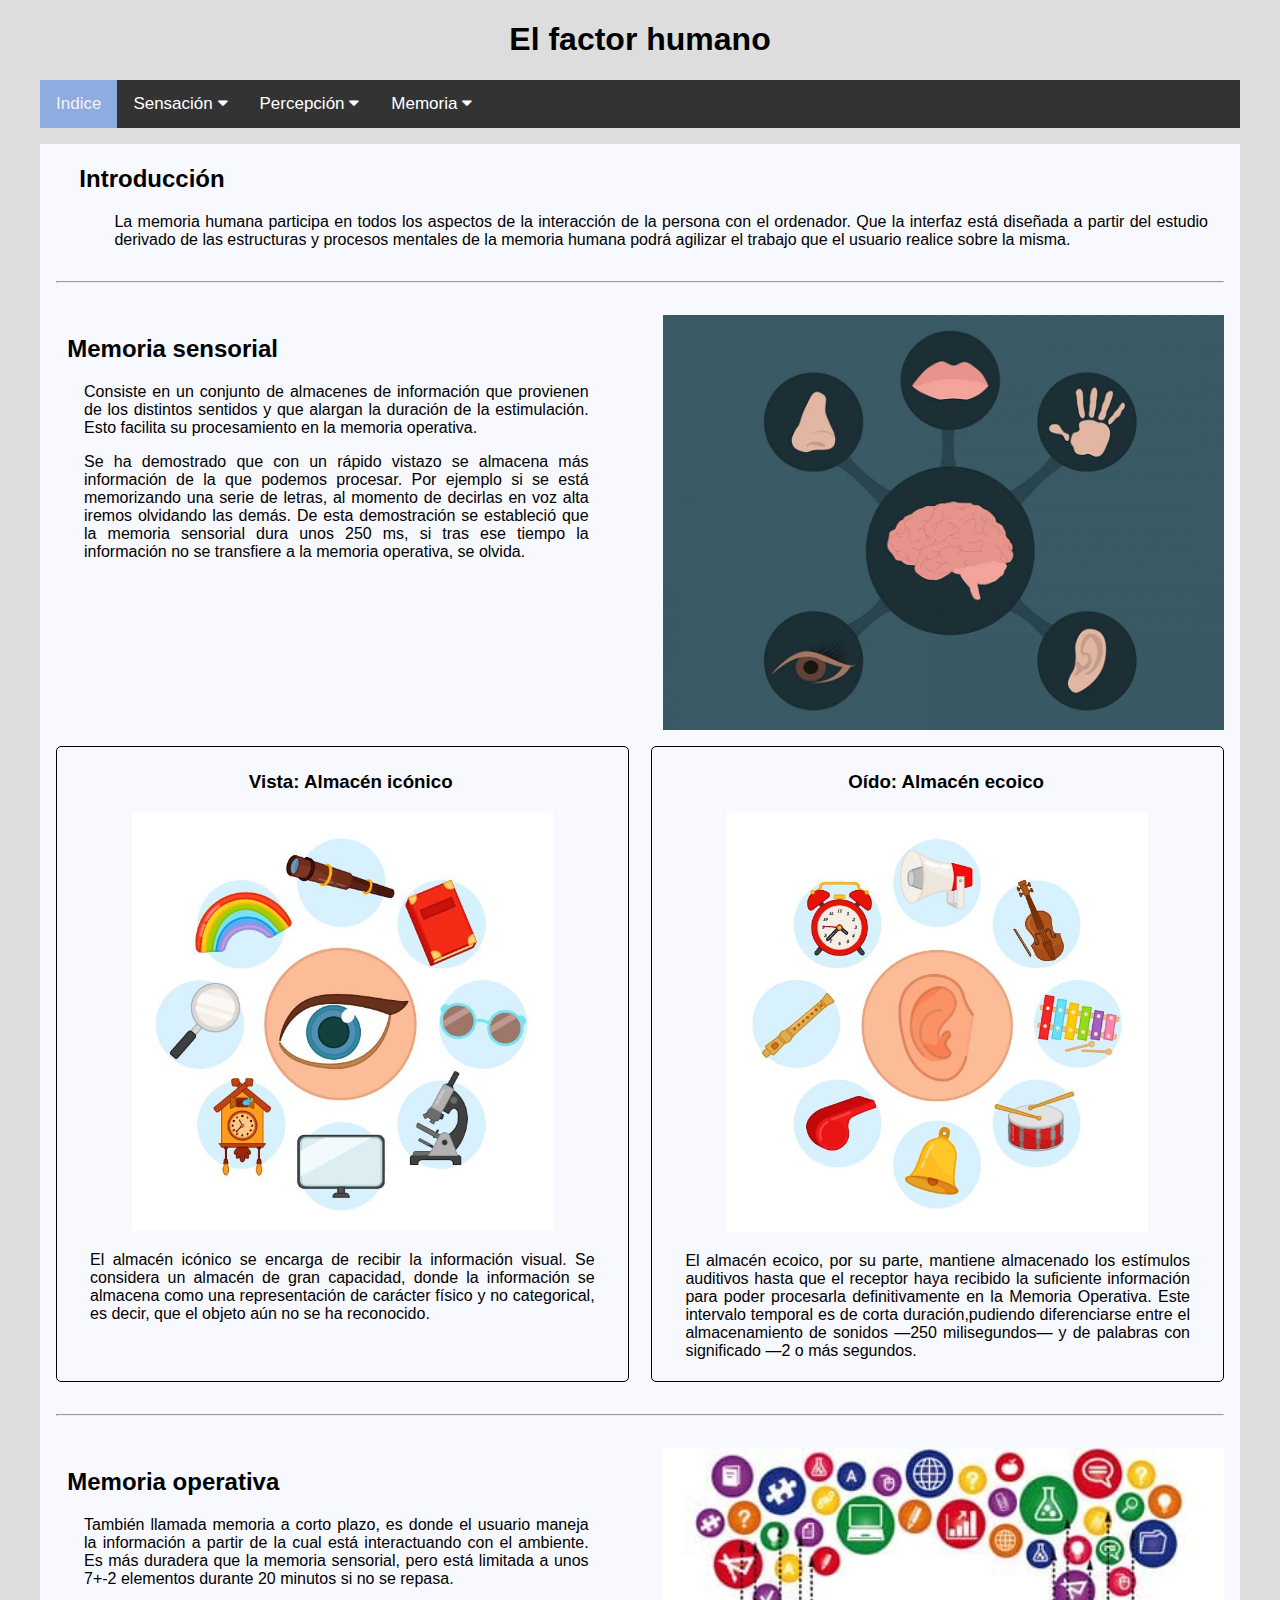
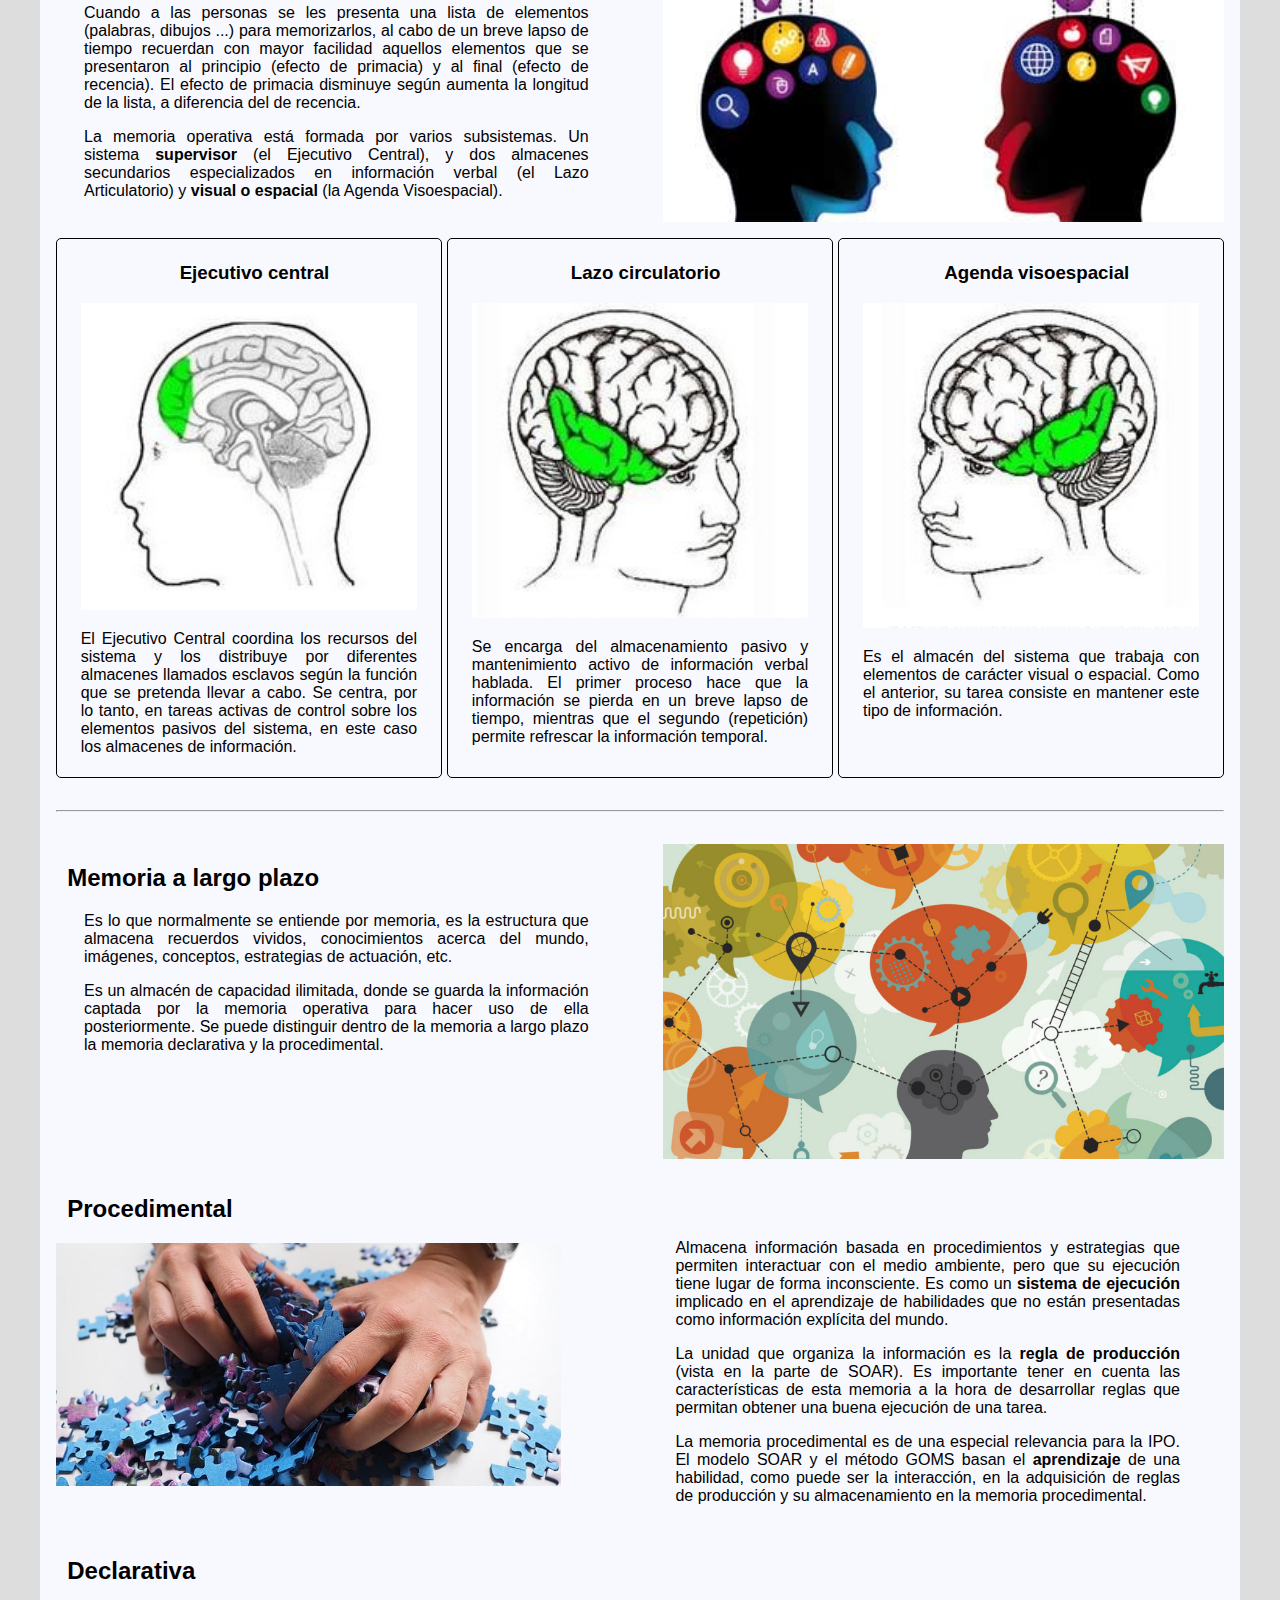
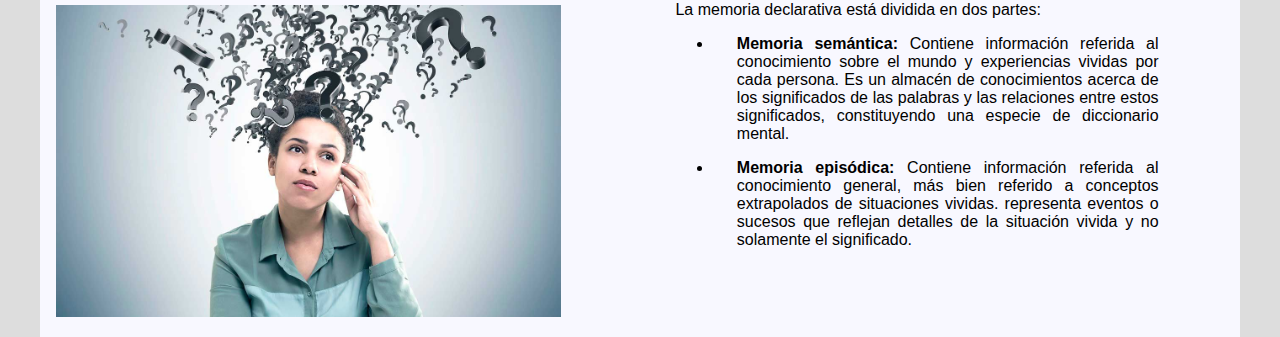
==== commit 856aa3b0: "Añadido favicon" ====
--- a/memoria.html
+++ b/memoria.html
@@ -7,6 +7,7 @@
   <link rel="stylesheet" href="https://cdnjs.cloudflare.com/ajax/libs/font-awesome/4.7.0/css/font-awesome.min.css" />
   <link rel="stylesheet" href="css/main.css" />
   <link rel="stylesheet" href="css/memoria.css" />
+  <link rel="shortcut icon" type="image/jpg" href="img/FavIcon.ico"/>
 
 </head>
 
--- a/css/main.css
+++ b/css/main.css
@@ -89,6 +89,23 @@
   display: block;
 }
 
+p,li{
+  text-align: justify;
+  margin-left: 5%;
+  margin-right: 5%;
+}
+
+h2{
+  margin-left: 2%;
+}
+h3{
+  margin-left: 3%;
+}
+h4{
+  margin-left: 4%;
+  font-style: italic;
+}
+
 @media screen and (max-width: 600px) {
   .topnav a:not(:first-child), .dropdown .dropbtn {
     display: none;
